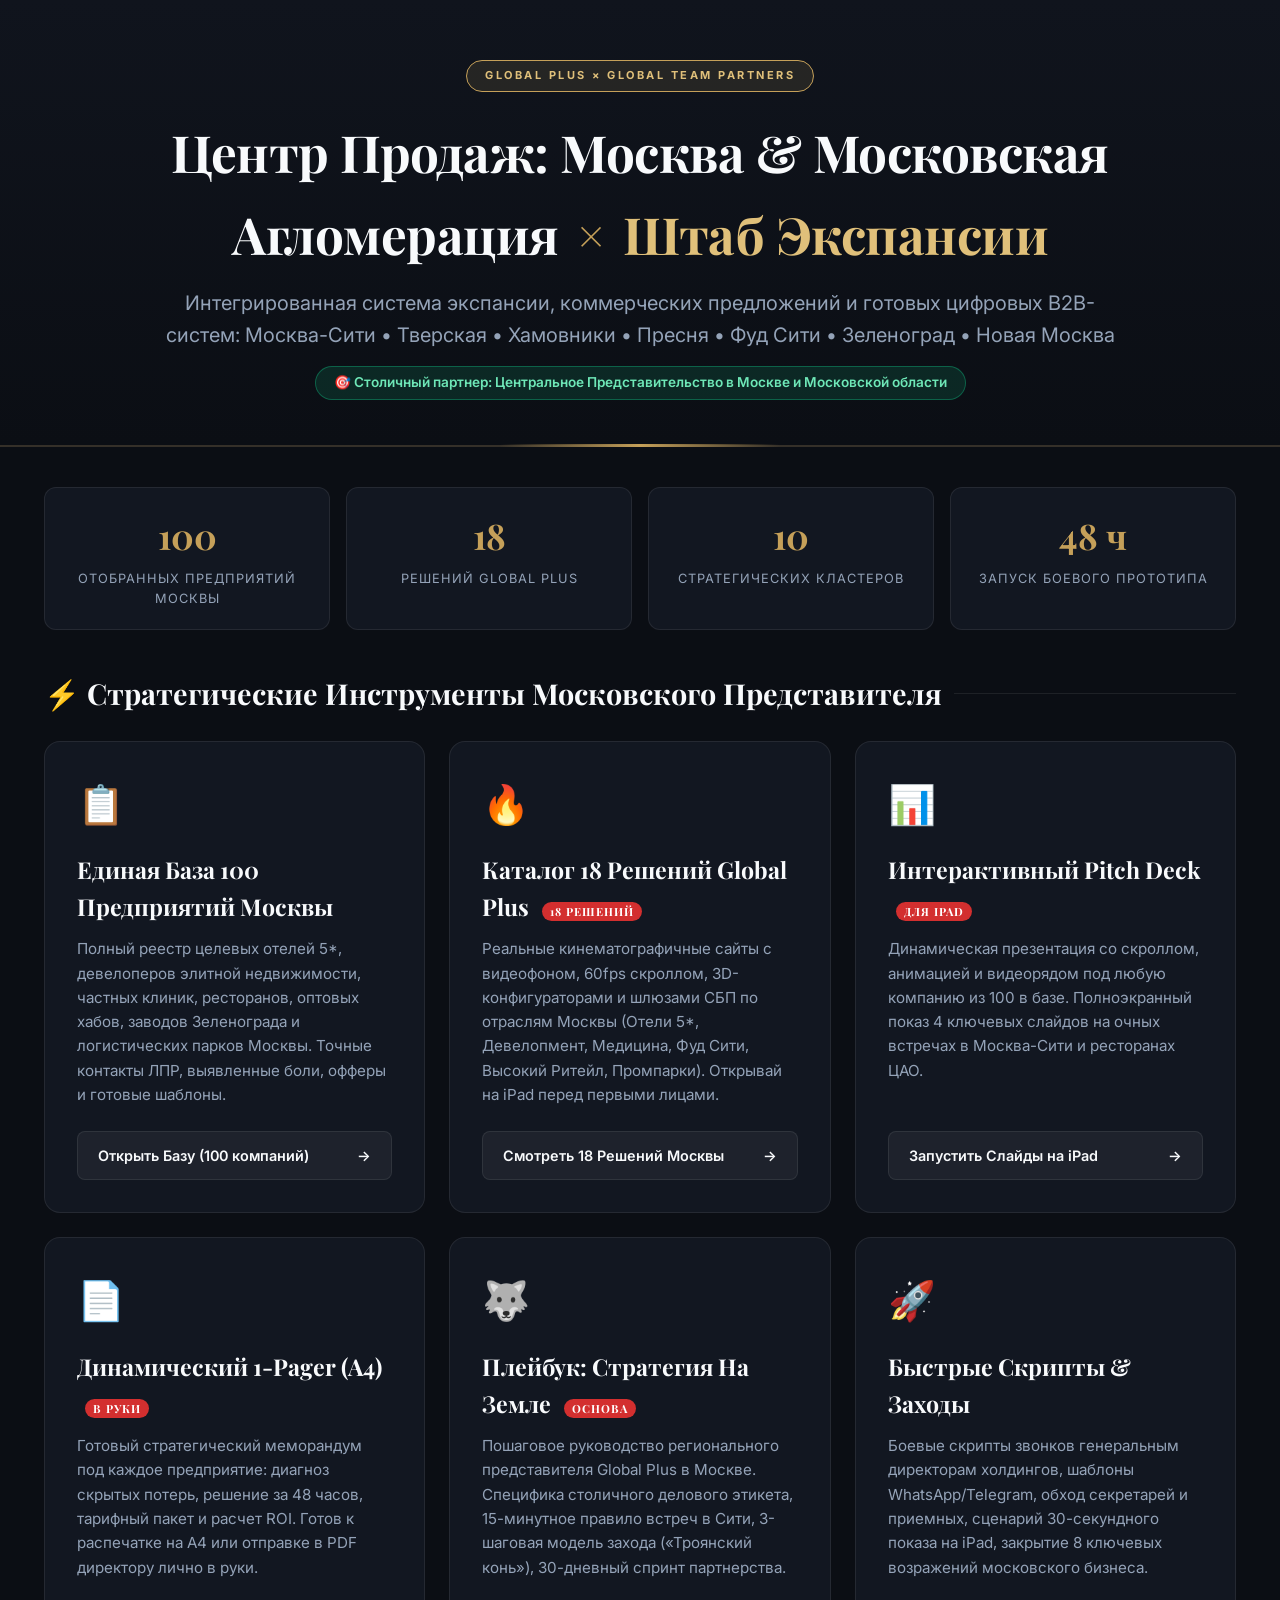
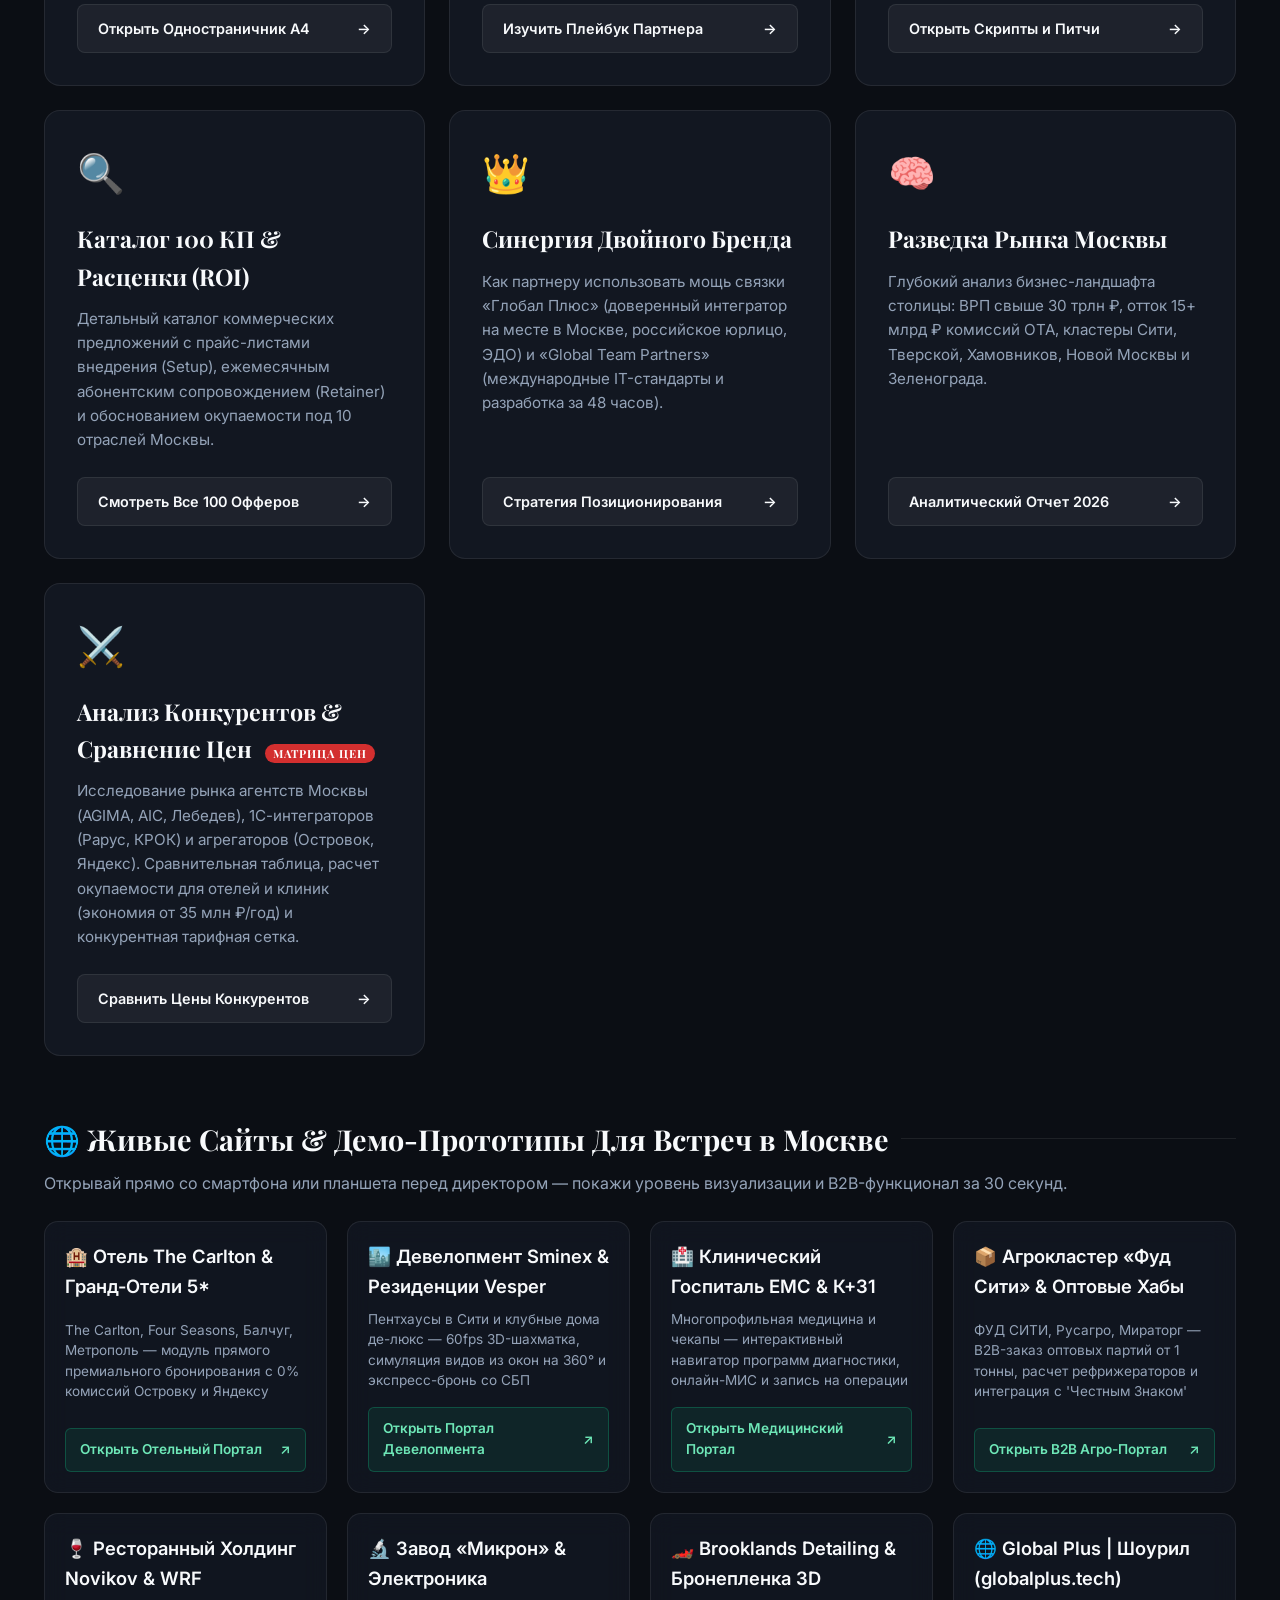
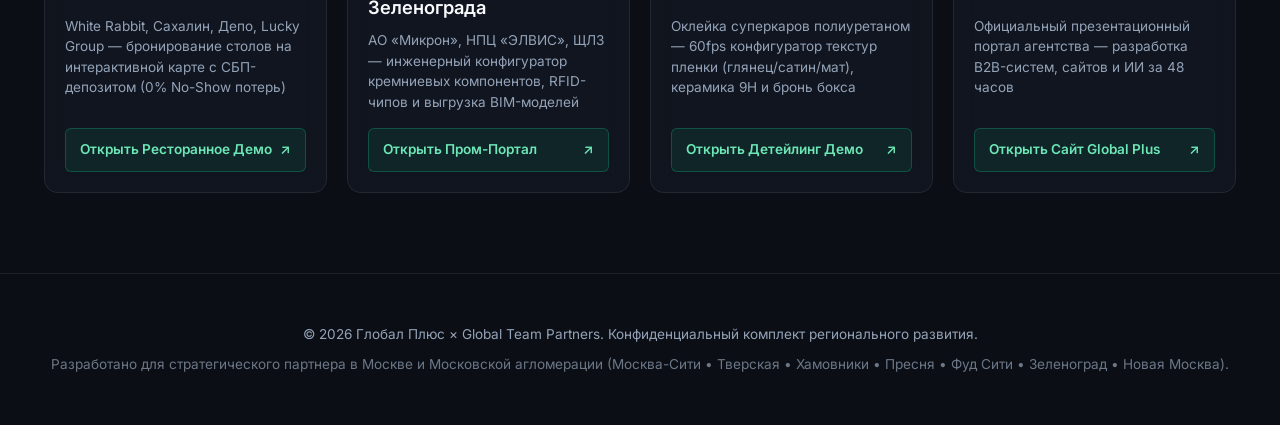
==== index.html @ 6b1bb534 "feat: Moscow Sales & Expansion Hub (100 enterprises, competitive analysis, playbooks, iPad deck, 1-p" ====
<!DOCTYPE html>
<html lang="ru">
<head>
    <meta charset="UTF-8">
    <meta name="viewport" content="width=device-width, initial-scale=1.0">
    <title>Глобал Плюс × Global Team Partners | Центр Продаж: Москва & Московская Агломерация</title>
    <link href="https://fonts.googleapis.com/css2?family=Playfair+Display:ital,wght@0,600;0,700;1,400&family=Inter:wght@300;400;500;600;700&display=swap" rel="stylesheet">
    <style>
        :root {
            --bg-base: #0B0E14;
            --bg-surface: #121721;
            --bg-card: #18202E;
            --gold: #C5A059;
            --gold-light: #E0C07A;
            --red: #D32F2F;
            --green: #10B981;
            --blue: #2563EB;
            --purple: #8B5CF6;
            --white: #F8FAFC;
            --text-dim: #94A3B8;
            --border: rgba(197, 160, 89, 0.2);
            --border-card: rgba(255, 255, 255, 0.08);
        }
        * { margin: 0; padding: 0; box-sizing: border-box; }
        body {
            background-color: var(--bg-base);
            color: var(--white);
            font-family: 'Inter', -apple-system, sans-serif;
            line-height: 1.6;
            overflow-x: hidden;
        }
        header {
            background: linear-gradient(180deg, #10141D 0%, #0B0E14 100%);
            border-bottom: 2px solid var(--border);
            padding: 60px 20px 45px;
            text-align: center;
            position: relative;
        }
        header::after {
            content: '';
            position: absolute;
            bottom: -2px;
            left: 50%;
            transform: translateX(-50%);
            width: 280px;
            height: 3px;
            background: linear-gradient(90deg, transparent, var(--gold), transparent);
        }
        .brand-pill {
            display: inline-flex;
            align-items: center;
            gap: 8px;
            background: rgba(197, 160, 89, 0.12);
            border: 1px solid var(--gold);
            color: var(--gold-light);
            padding: 6px 18px;
            border-radius: 30px;
            font-size: 11px;
            letter-spacing: 2.5px;
            text-transform: uppercase;
            font-weight: 700;
            margin-bottom: 20px;
        }
        h1 {
            font-family: 'Playfair Display', serif;
            font-size: clamp(2rem, 4vw, 3.2rem);
            font-weight: 700;
            color: var(--white);
            margin-bottom: 12px;
            letter-spacing: -0.5px;
        }
        h1 span.cross {
            color: var(--gold);
            font-weight: 400;
            padding: 0 8px;
        }
        h1 span.highlight {
            color: var(--gold-light);
        }
        .subtitle {
            font-size: clamp(1rem, 1.8vw, 1.25rem);
            color: var(--text-dim);
            max-width: 960px;
            margin: 0 auto 15px;
        }
        .partner-badge {
            display: inline-block;
            background: rgba(16, 185, 129, 0.15);
            border: 1px solid rgba(16, 185, 129, 0.4);
            color: #6EE7B7;
            font-size: 0.85rem;
            padding: 5px 18px;
            border-radius: 20px;
            font-weight: 600;
        }
        .container {
            max-width: 1240px;
            margin: 40px auto 80px;
            padding: 0 24px;
        }
        .stats-bar {
            display: grid;
            grid-template-columns: repeat(auto-fit, minmax(220px, 1fr));
            gap: 16px;
            margin-bottom: 40px;
        }
        .stat-card {
            background: var(--bg-surface);
            border: 1px solid var(--border-card);
            border-radius: 12px;
            padding: 20px 24px;
            text-align: center;
        }
        .stat-num {
            font-family: 'Playfair Display', serif;
            font-size: 2.2rem;
            font-weight: 700;
            color: var(--gold);
        }
        .stat-label {
            font-size: 0.8rem;
            color: var(--text-dim);
            text-transform: uppercase;
            letter-spacing: 1px;
            margin-top: 4px;
        }
        .section-heading {
            font-family: 'Playfair Display', serif;
            font-size: 1.8rem;
            margin-bottom: 24px;
            color: var(--white);
            display: flex;
            align-items: center;
            gap: 12px;
        }
        .section-heading::after {
            content: '';
            flex: 1;
            height: 1px;
            background: var(--border-card);
        }
        .grid-core {
            display: grid;
            grid-template-columns: repeat(auto-fit, minmax(340px, 1fr));
            gap: 24px;
            margin-bottom: 60px;
        }
        .hub-card {
            background: var(--bg-surface);
            border: 1px solid var(--border-card);
            border-radius: 16px;
            padding: 32px;
            display: flex;
            flex-direction: column;
            justify-content: space-between;
            transition: all 0.3s cubic-bezier(0.16, 1, 0.3, 1);
            position: relative;
            overflow: hidden;
        }
        .hub-card::before {
            content: '';
            position: absolute;
            top: 0;
            left: 0;
            width: 100%;
            height: 4px;
            background: var(--card-accent, var(--gold));
            opacity: 0;
            transition: opacity 0.3s;
        }
        .hub-card:hover {
            transform: translateY(-6px);
            border-color: rgba(197, 160, 89, 0.5);
            box-shadow: 0 16px 36px rgba(0, 0, 0, 0.4);
        }
        .hub-card:hover::before {
            opacity: 1;
        }
        .hub-card.lead-database { --card-accent: var(--gold); }
        .hub-card.strategy { --card-accent: var(--red); }
        .hub-card.templates { --card-accent: #EAB308; }
        .hub-card.scripts { --card-accent: var(--green); }
        .hub-card.pitches { --card-accent: var(--purple); }
        .hub-card.brand { --card-accent: linear-gradient(90deg, var(--gold), #2563EB); }
        .hub-card.intel { --card-accent: var(--blue); }
        .hub-card.comp { --card-accent: #EF4444; }
        
        .card-icon {
            font-size: 2.4rem;
            margin-bottom: 16px;
            display: inline-block;
        }
        .card-title {
            font-family: 'Playfair Display', serif;
            font-size: 1.45rem;
            color: var(--white);
            margin-bottom: 12px;
        }
        .card-desc {
            color: var(--text-dim);
            font-size: 0.95rem;
            line-height: 1.6;
            margin-bottom: 24px;
            flex-grow: 1;
        }
        .btn-card {
            display: inline-flex;
            align-items: center;
            justify-content: space-between;
            background: rgba(255, 255, 255, 0.05);
            border: 1px solid var(--border-card);
            color: var(--white);
            padding: 12px 20px;
            border-radius: 8px;
            text-decoration: none;
            font-weight: 600;
            font-size: 0.9rem;
            transition: all 0.2s;
        }
        .btn-card:hover {
            background: var(--gold);
            border-color: var(--gold);
            color: #000;
        }
        .badge-hot {
            background: var(--red);
            color: #fff;
            padding: 2px 8px;
            border-radius: 12px;
            font-size: 0.7rem;
            font-weight: 700;
            margin-left: 8px;
            letter-spacing: 1px;
        }

        /* ДЕМО СЕКЦИЯ */
        .demo-grid {
            display: grid;
            grid-template-columns: repeat(auto-fit, minmax(280px, 1fr));
            gap: 20px;
            margin-bottom: 60px;
        }
        .demo-card {
            background: rgba(18, 23, 33, 0.85);
            backdrop-filter: blur(12px);
            border: 1px solid var(--border-card);
            border-radius: 14px;
            overflow: hidden;
            display: flex;
            flex-direction: column;
            transition: all 0.3s cubic-bezier(0.16, 1, 0.3, 1);
        }
        .demo-card:hover {
            border-color: var(--gold);
            transform: translateY(-4px);
            box-shadow: 0 12px 30px rgba(0,0,0,0.5);
        }
        .demo-content {
            padding: 20px;
            display: flex;
            flex-direction: column;
            flex-grow: 1;
            justify-content: space-between;
        }
        .demo-title {
            font-size: 1.15rem;
            font-weight: 600;
            color: var(--white);
            margin-bottom: 8px;
        }
        .demo-subtitle {
            font-size: 0.85rem;
            color: var(--text-dim);
            margin-bottom: 16px;
            line-height: 1.5;
        }
        .demo-link {
            display: flex;
            align-items: center;
            justify-content: space-between;
            padding: 10px 14px;
            background: rgba(16, 185, 129, 0.1);
            border: 1px solid rgba(16, 185, 129, 0.3);
            border-radius: 6px;
            color: #6EE7B7;
            text-decoration: none;
            font-size: 0.85rem;
            font-weight: 600;
            transition: all 0.2s;
        }
        .demo-link:hover {
            background: var(--green);
            color: #000;
        }

        footer {
            text-align: center;
            padding: 50px 20px;
            border-top: 1px solid var(--border-card);
            color: var(--text-dim);
            font-size: 0.85rem;
        }
    </style>
</head>
<body>

<header>
    <div class="brand-pill">GLOBAL PLUS &times; GLOBAL TEAM PARTNERS</div>
    <h1>Центр Продаж: Москва & Московская Агломерация <span class="cross">&times;</span> <span class="highlight">Штаб Экспансии</span></h1>
    <p class="subtitle">Интегрированная система экспансии, коммерческих предложений и готовых цифровых B2B-систем: Москва-Сити &bull; Тверская &bull; Хамовники &bull; Пресня &bull; Фуд Сити &bull; Зеленоград &bull; Новая Москва</p>
    <div class="partner-badge">🎯 Столичный партнер: Центральное Представительство в Москве и Московской области</div>
</header>

<div class="container">

    <!-- СТАТИСТИЧЕСКАЯ ПАНЕЛЬ -->
    <div class="stats-bar">
        <div class="stat-card">
            <div class="stat-num">100</div>
            <div class="stat-label">Отобранных предприятий Москвы</div>
        </div>
        <div class="stat-card">
            <div class="stat-num">18</div>
            <div class="stat-label">Решений Global Plus</div>
        </div>
        <div class="stat-card">
            <div class="stat-num">10</div>
            <div class="stat-label">Стратегических кластеров</div>
        </div>
        <div class="stat-card">
            <div class="stat-num">48 ч</div>
            <div class="stat-label">Запуск боевого прототипа</div>
        </div>
    </div>

    <!-- КЛЮЧЕВЫЕ МОДУЛИ ШТАБА -->
    <h2 class="section-heading">⚡ Стратегические Инструменты Московского Представителя</h2>

    <div class="grid-core">

        <!-- КАРТОЧКА 1: БАЗА ЛИДОВ -->
        <div class="hub-card lead-database">
            <div>
                <span class="card-icon">📋</span>
                <h3 class="card-title">Единая База 100 Предприятий Москвы</h3>
                <p class="card-desc">Полный реестр целевых отелей 5*, девелоперов элитной недвижимости, частных клиник, ресторанов, оптовых хабов, заводов Зеленограда и логистических парков Москвы. Точные контакты ЛПР, выявленные боли, офферы и готовые шаблоны.</p>
            </div>
            <a href="Leads_List.html" class="btn-card">
                <span>Открыть Базу (100 компаний)</span>
                <span>&rarr;</span>
            </a>
        </div>

        <!-- КАРТОЧКА 2: ШАБЛОНЫ САЙТОВ GLOBAL PLUS -->
        <div class="hub-card templates">
            <div>
                <span class="card-icon">🔥</span>
                <h3 class="card-title">Каталог 18 Решений Global Plus <span class="badge-hot">18 РЕШЕНИЙ</span></h3>
                <p class="card-desc">Реальные кинематографичные сайты с видеофоном, 60fps скроллом, 3D-конфигураторами и шлюзами СБП по отраслям Москвы (Отели 5*, Девелопмент, Медицина, Фуд Сити, Высокий Ритейл, Промпарки). Открывай на iPad перед первыми лицами.</p>
            </div>
            <a href="Templates_Catalog.html" class="btn-card">
                <span>Смотреть 18 Решений Москвы</span>
                <span>&rarr;</span>
            </a>
        </div>

        <!-- КАРТОЧКА 3: ИНТЕРАКТИВНЫЙ PITCH DECK -->
        <div class="hub-card deck-card" style="--card-accent: #C5A059;">
            <div>
                <span class="card-icon">📊</span>
                <h3 class="card-title">Интерактивный Pitch Deck <span class="badge-hot">ДЛЯ IPAD</span></h3>
                <p class="card-desc">Динамическая презентация со скроллом, анимацией и видеорядом под любую компанию из 100 в базе. Полноэкранный показ 4 ключевых слайдов на очных встречах в Москва-Сити и ресторанах ЦАО.</p>
            </div>
            <a href="Dynamic_Pitch_Deck.html?id=carlton-moscow" class="btn-card">
                <span>Запустить Слайды на iPad</span>
                <span>&rarr;</span>
            </a>
        </div>

        <!-- КАРТОЧКА 4: ДИНАМИЧЕСКИЙ 1-PAGER (А4 В РУКИ) -->
        <div class="hub-card pager-card" style="--card-accent: #10B981;">
            <div>
                <span class="card-icon">📄</span>
                <h3 class="card-title">Динамический 1-Pager (А4) <span class="badge-hot">В РУКИ</span></h3>
                <p class="card-desc">Готовый стратегический меморандум под каждое предприятие: диагноз скрытых потерь, решение за 48 часов, тарифный пакет и расчет ROI. Готов к распечатке на А4 или отправке в PDF директору лично в руки.</p>
            </div>
            <a href="Dynamic_One_Pager.html?id=carlton-moscow" class="btn-card">
                <span>Открыть Одностраничник А4</span>
                <span>&rarr;</span>
            </a>
        </div>

        <!-- КАРТОЧКА 5: ПЛЕЙБУК ПАРТНЕРА -->
        <div class="hub-card strategy">
            <div>
                <span class="card-icon">🐺</span>
                <h3 class="card-title">Плейбук: Стратегия На Земле <span class="badge-hot">ОСНОВА</span></h3>
                <p class="card-desc">Пошаговое руководство регионального представителя Global Plus в Москве. Специфика столичного делового этикета, 15-минутное правило встреч в Сити, 3-шаговая модель захода («Троянский конь»), 30-дневный спринт партнерства.</p>
            </div>
            <a href="Solo_Executive_Strategy.html" class="btn-card">
                <span>Изучить Плейбук Партнера</span>
                <span>&rarr;</span>
            </a>
        </div>

        <!-- КАРТОЧКА 6: БЫСТРЫЕ СКРИПТЫ -->
        <div class="hub-card scripts">
            <div>
                <span class="card-icon">🚀</span>
                <h3 class="card-title">Быстрые Скрипты &amp; Заходы</h3>
                <p class="card-desc">Боевые скрипты звонков генеральным директорам холдингов, шаблоны WhatsApp/Telegram, обход секретарей и приемных, сценарий 30-секундного показа на iPad, закрытие 8 ключевых возражений московского бизнеса.</p>
            </div>
            <a href="Fast_Collab_Pitches.html" class="btn-card">
                <span>Открыть Скрипты и Питчи</span>
                <span>&rarr;</span>
            </a>
        </div>

        <!-- КАРТОЧКА 7: 100 ПИТЧЕЙ И ЦЕНЫ -->
        <div class="hub-card pitches">
            <div>
                <span class="card-icon">🔍</span>
                <h3 class="card-title">Каталог 100 КП &amp; Расценки (ROI)</h3>
                <p class="card-desc">Детальный каталог коммерческих предложений с прайс-листами внедрения (Setup), ежемесячным абонентским сопровождением (Retainer) и обоснованием окупаемости под 10 отраслей Москвы.</p>
            </div>
            <a href="Comprehensive_Pitches.html" class="btn-card">
                <span>Смотреть Все 100 Офферов</span>
                <span>&rarr;</span>
            </a>
        </div>

        <!-- КАРТОЧКА 8: СТРАТЕГИЯ БРЕНДОВ -->
        <div class="hub-card brand">
            <div>
                <span class="card-icon">👑</span>
                <h3 class="card-title">Синергия Двойного Бренда</h3>
                <p class="card-desc">Как партнеру использовать мощь связки «Глобал Плюс» (доверенный интегратор на месте в Москве, российское юрлицо, ЭДО) и «Global Team Partners» (международные IT-стандарты и разработка за 48 часов).</p>
            </div>
            <a href="Exclusive_Strategy.html" class="btn-card">
                <span>Стратегия Позиционирования</span>
                <span>&rarr;</span>
            </a>
        </div>

        <!-- КАРТОЧКА 9: АНАЛИЗ РЫНКА -->
        <div class="hub-card intel">
            <div>
                <span class="card-icon">🧠</span>
                <h3 class="card-title">Разведка Рынка Москвы</h3>
                <p class="card-desc">Глубокий анализ бизнес-ландшафта столицы: ВРП свыше 30 трлн ₽, отток 15+ млрд ₽ комиссий OTA, кластеры Сити, Тверской, Хамовников, Новой Москвы и Зеленограда.</p>
            </div>
            <a href="Market_Intelligence.html" class="btn-card">
                <span>Аналитический Отчет 2026</span>
                <span>&rarr;</span>
            </a>
        </div>

        <!-- КАРТОЧКА 10: АНАЛИЗ КОНКУРЕНТОВ & ЦЕНОВАЯ МАТРИЦА -->
        <div class="hub-card comp">
            <div>
                <span class="card-icon">⚔️</span>
                <h3 class="card-title">Анализ Конкурентов &amp; Сравнение Цен <span class="badge-hot">МАТРИЦА ЦЕН</span></h3>
                <p class="card-desc">Исследование рынка агентств Москвы (AGIMA, AIC, Лебедев), 1С-интеграторов (Рарус, КРОК) и агрегаторов (Островок, Яндекс). Сравнительная таблица, расчет окупаемости для отелей и клиник (экономия от 35 млн ₽/год) и конкурентная тарифная сетка.</p>
            </div>
            <a href="Competitors_Analysis.html" class="btn-card">
                <span>Сравнить Цены Конкурентов</span>
                <span>&rarr;</span>
            </a>
        </div>

    </div>

    <!-- ГОТОВЫЕ ИНТЕРАКТИВНЫЕ ДЕМО-ОБРАЗЦЫ & ШАБЛОНЫ САЙТОВ ДЛЯ МОСКВЫ -->
    <h2 class="section-heading">🌐 Живые Сайты &amp; Демо-Прототипы Для Встреч в Москве</h2>
    <p style="color: var(--text-dim); margin-top: -15px; margin-bottom: 25px;">Открывай прямо со смартфона или планшета перед директором — покажи уровень визуализации и B2B-функционал за 30 секунд.</p>

    <div class="demo-grid">

        <div class="demo-card">
            <div class="demo-content">
                <div class="demo-title">🏨 Отель The Carlton &amp; Гранд-Отели 5*</div>
                <div class="demo-subtitle">The Carlton, Four Seasons, Балчуг, Метрополь — модуль прямого премиального бронирования с 0% комиссий Островку и Яндексу</div>
                <a href="https://globalteamgroup.github.io/horeca-grand-sample/" class="demo-link" target="_blank">
                    <span>Открыть Отельный Портал</span>
                    <span>&nearr;</span>
                </a>
            </div>
        </div>

        <div class="demo-card">
            <div class="demo-content">
                <div class="demo-title">🏙️ Девелопмент Sminex &amp; Резиденции Vesper</div>
                <div class="demo-subtitle">Пентхаусы в Сити и клубные дома де-люкс — 60fps 3D-шахматка, симуляция видов из окон на 360° и экспресс-бронь со СБП</div>
                <a href="https://globalteamgroup.github.io/luxury-estate-sample/" class="demo-link" target="_blank">
                    <span>Открыть Портал Девелопмента</span>
                    <span>&nearr;</span>
                </a>
            </div>
        </div>

        <div class="demo-card">
            <div class="demo-content">
                <div class="demo-title">🏥 Клинический Госпиталь ЕМС &amp; К+31</div>
                <div class="demo-subtitle">Многопрофильная медицина и чекапы — интерактивный навигатор программ диагностики, онлайн-МИС и запись на операции</div>
                <a href="https://globalteamgroup.github.io/europa-clinic/" class="demo-link" target="_blank">
                    <span>Открыть Медицинский Портал</span>
                    <span>&nearr;</span>
                </a>
            </div>
        </div>

        <div class="demo-card">
            <div class="demo-content">
                <div class="demo-title">📦 Агрокластер «Фуд Сити» &amp; Оптовые Хабы</div>
                <div class="demo-subtitle">ФУД СИТИ, Русагро, Мираторг — B2B-заказ оптовых партий от 1 тонны, расчет рефрижераторов и интеграция с 'Честным Знаком'</div>
                <a href="https://globalteampartners.github.io/kmv-sales-hub/demos/wood-industry-demo/index.html" class="demo-link" target="_blank">
                    <span>Открыть B2B Агро-Портал</span>
                    <span>&nearr;</span>
                </a>
            </div>
        </div>

        <div class="demo-card">
            <div class="demo-content">
                <div class="demo-title">🍷 Ресторанный Холдинг Novikov &amp; WRF</div>
                <div class="demo-subtitle">White Rabbit, Сахалин, Депо, Lucky Group — бронирование столов на интерактивной карте с СБП-депозитом (0% No-Show потерь)</div>
                <a href="https://globalteampartners.github.io/kmv-sales-hub/demos/horeca-demo/index.html" class="demo-link" target="_blank">
                    <span>Открыть Ресторанное Демо</span>
                    <span>&nearr;</span>
                </a>
            </div>
        </div>

        <div class="demo-card">
            <div class="demo-content">
                <div class="demo-title">🔬 Завод «Микрон» &amp; Электроника Зеленограда</div>
                <div class="demo-subtitle">АО «Микрон», НПЦ «ЭЛВИС», ЩЛЗ — инженерный конфигуратор кремниевых компонентов, RFID-чипов и выгрузка BIM-моделей</div>
                <a href="https://globalteampartners.github.io/kmv-sales-hub/demos/wood-industry-demo/index.html" class="demo-link" target="_blank">
                    <span>Открыть Пром-Портал</span>
                    <span>&nearr;</span>
                </a>
            </div>
        </div>

        <div class="demo-card">
            <div class="demo-content">
                <div class="demo-title">🏎️ Brooklands Detailing &amp; Бронепленка 3D</div>
                <div class="demo-subtitle">Оклейка суперкаров полиуретаном — 60fps конфигуратор текстур пленки (глянец/сатин/мат), керамика 9H и бронь бокса</div>
                <a href="https://globalteamgroup.github.io/elite-detailing/" class="demo-link" target="_blank">
                    <span>Открыть Детейлинг Демо</span>
                    <span>&nearr;</span>
                </a>
            </div>
        </div>

        <div class="demo-card">
            <div class="demo-content">
                <div class="demo-title">🌐 Global Plus | Шоурил (globalplus.tech)</div>
                <div class="demo-subtitle">Официальный презентационный портал агентства — разработка B2B-систем, сайтов и ИИ за 48 часов</div>
                <a href="https://globalteamgroup.github.io/global-plus/" class="demo-link" target="_blank">
                    <span>Открыть Сайт Global Plus</span>
                    <span>&nearr;</span>
                </a>
            </div>
        </div>

    </div>

</div>

<footer>
    <p>&copy; 2026 Глобал Плюс &times; Global Team Partners. Конфиденциальный комплект регионального развития.</p>
    <p style="margin-top: 8px; opacity: 0.7;">Разработано для стратегического партнера в Москве и Московской агломерации (Москва-Сити &bull; Тверская &bull; Хамовники &bull; Пресня &bull; Фуд Сити &bull; Зеленоград &bull; Новая Москва).</p>
</footer>

</body>
</html>
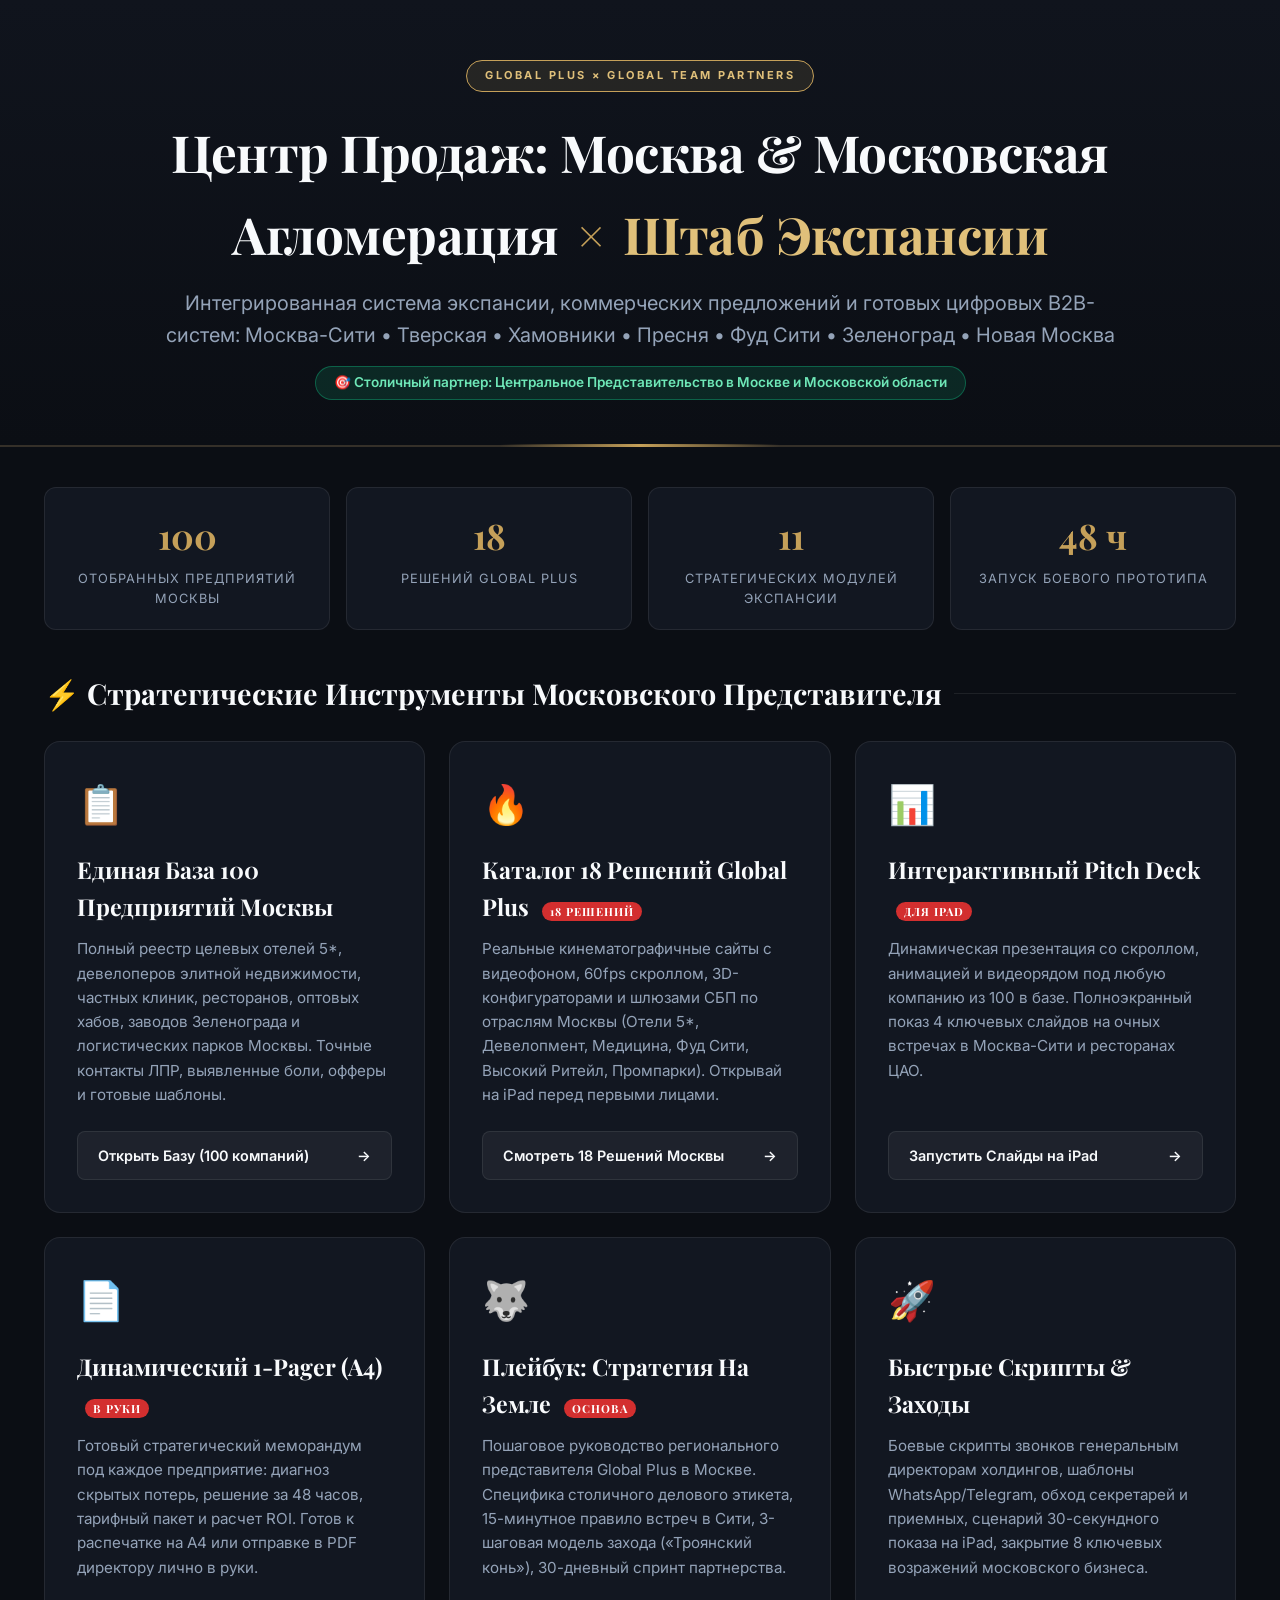
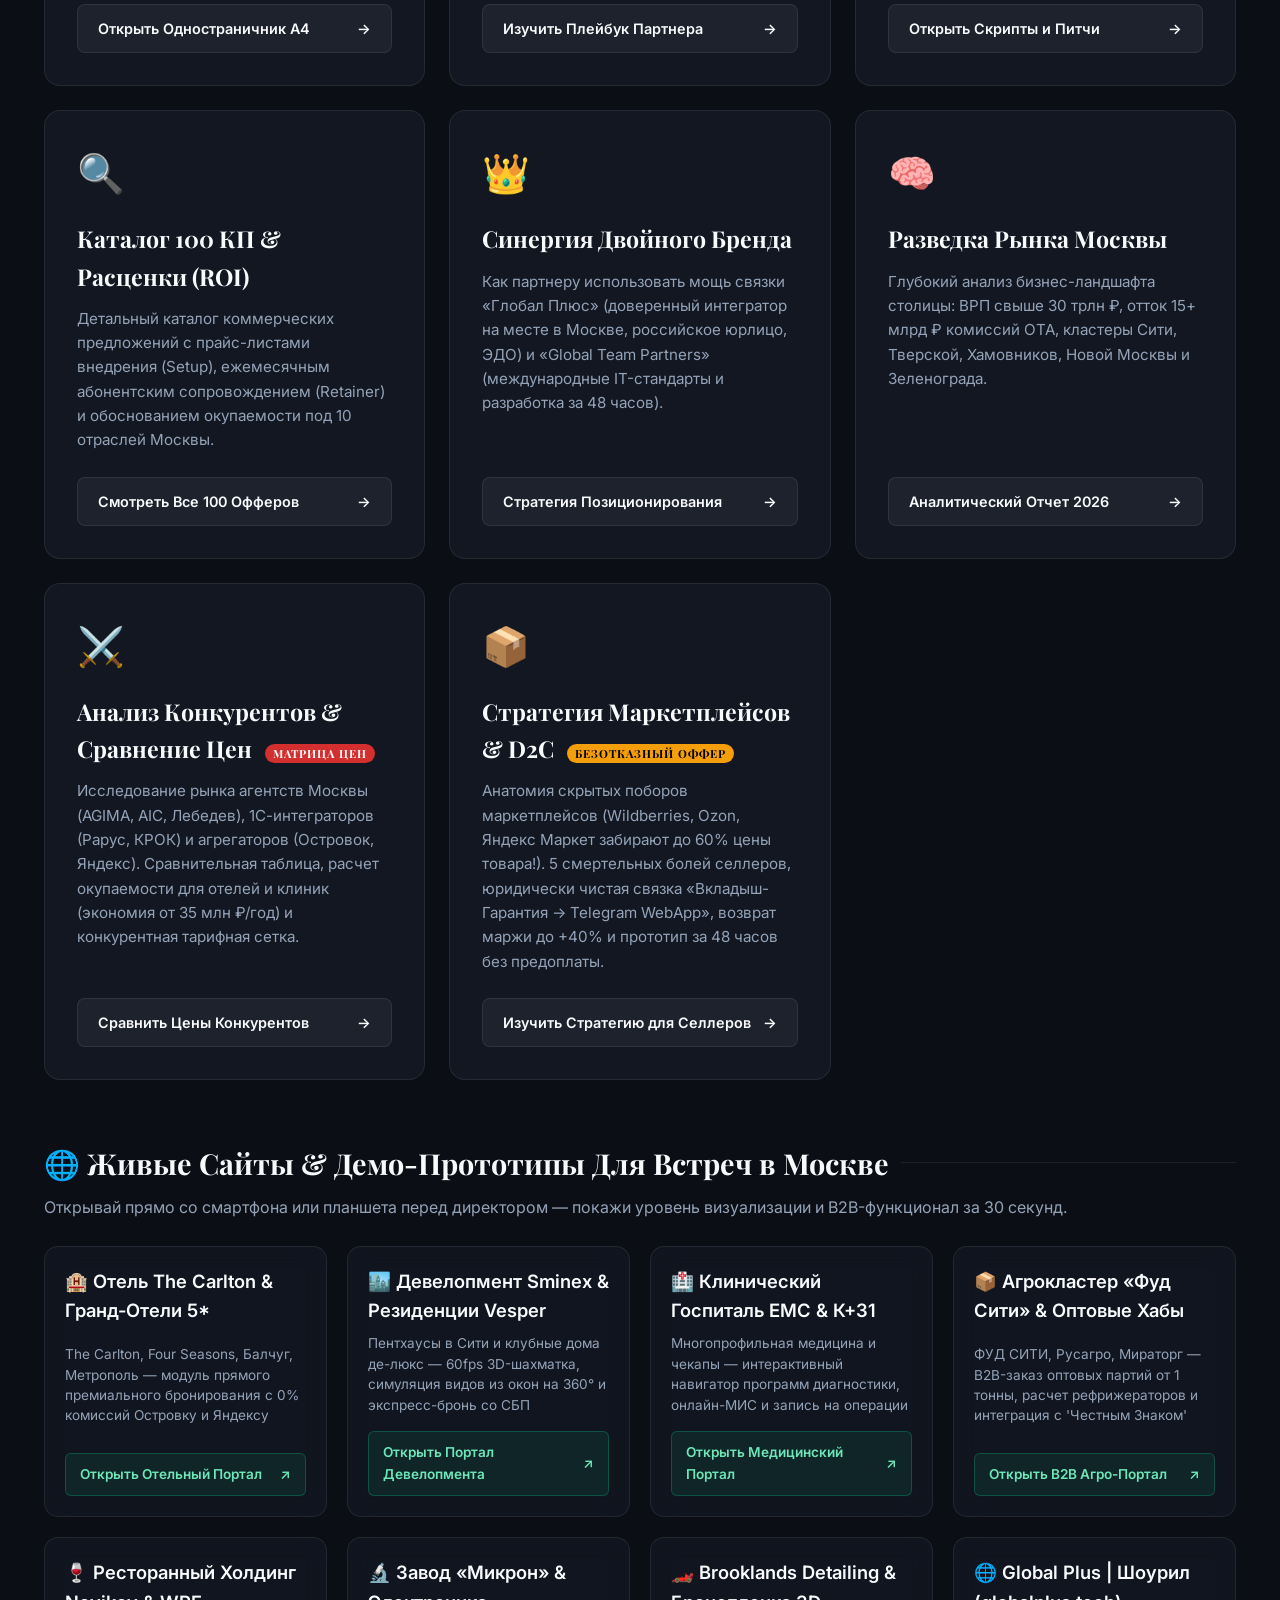
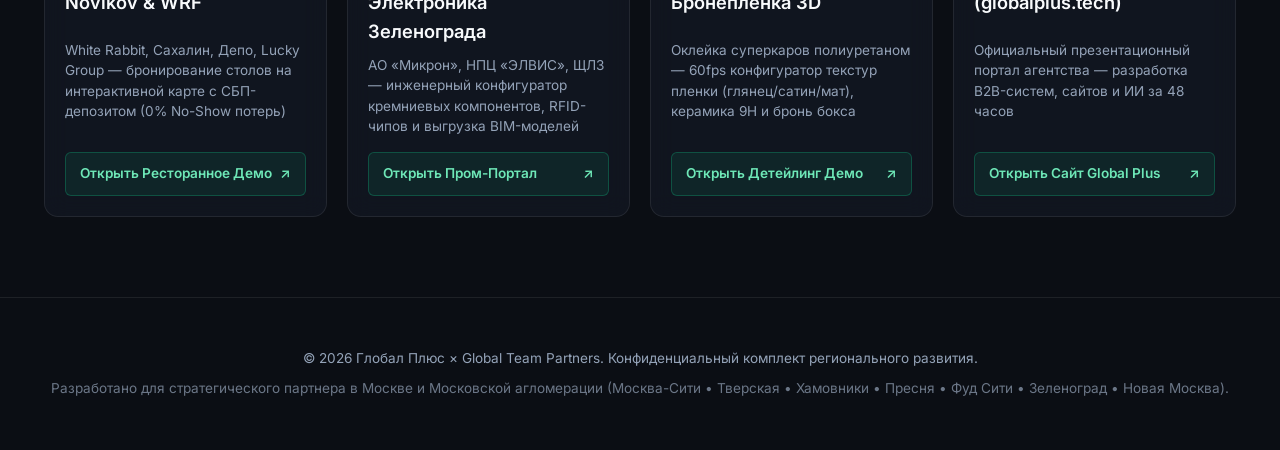
==== commit b9a38d92: "feat: complete marketplace strategy, client pains analysis, D2C anti-commission funnels and partner " ====
--- a/index.html
+++ b/index.html
@@ -324,8 +324,8 @@
             <div class="stat-label">Решений Global Plus</div>
         </div>
         <div class="stat-card">
-            <div class="stat-num">10</div>
-            <div class="stat-label">Стратегических кластеров</div>
+            <div class="stat-num">11</div>
+            <div class="stat-label">Стратегических модулей экспансии</div>
         </div>
         <div class="stat-card">
             <div class="stat-num">48 ч</div>
@@ -464,6 +464,19 @@
             </div>
             <a href="Competitors_Analysis.html" class="btn-card">
                 <span>Сравнить Цены Конкурентов</span>
+                <span>&rarr;</span>
+            </a>
+        </div>
+
+        <!-- КАРТОЧКА 11: СТРАТЕГИЯ МАРКЕТПЛЕЙСОВ & D2C ПЕРЕЛИВ -->
+        <div class="hub-card market" style="--card-accent: #F59E0B;">
+            <div>
+                <span class="card-icon">📦</span>
+                <h3 class="card-title">Стратегия Маркетплейсов &amp; D2C <span class="badge-hot" style="background:#F59E0B; color:#000;">БЕЗОТКАЗНЫЙ ОФФЕР</span></h3>
+                <p class="card-desc">Анатомия скрытых поборов маркетплейсов (Wildberries, Ozon, Яндекс Маркет забирают до 60% цены товара!). 5 смертельных болей селлеров, юридически чистая связка «Вкладыш-Гарантия &rarr; Telegram WebApp», возврат маржи до +40% и прототип за 48 часов без предоплаты.</p>
+            </div>
+            <a href="Marketplaces_Strategy.html" class="btn-card">
+                <span>Изучить Стратегию для Селлеров</span>
                 <span>&rarr;</span>
             </a>
         </div>
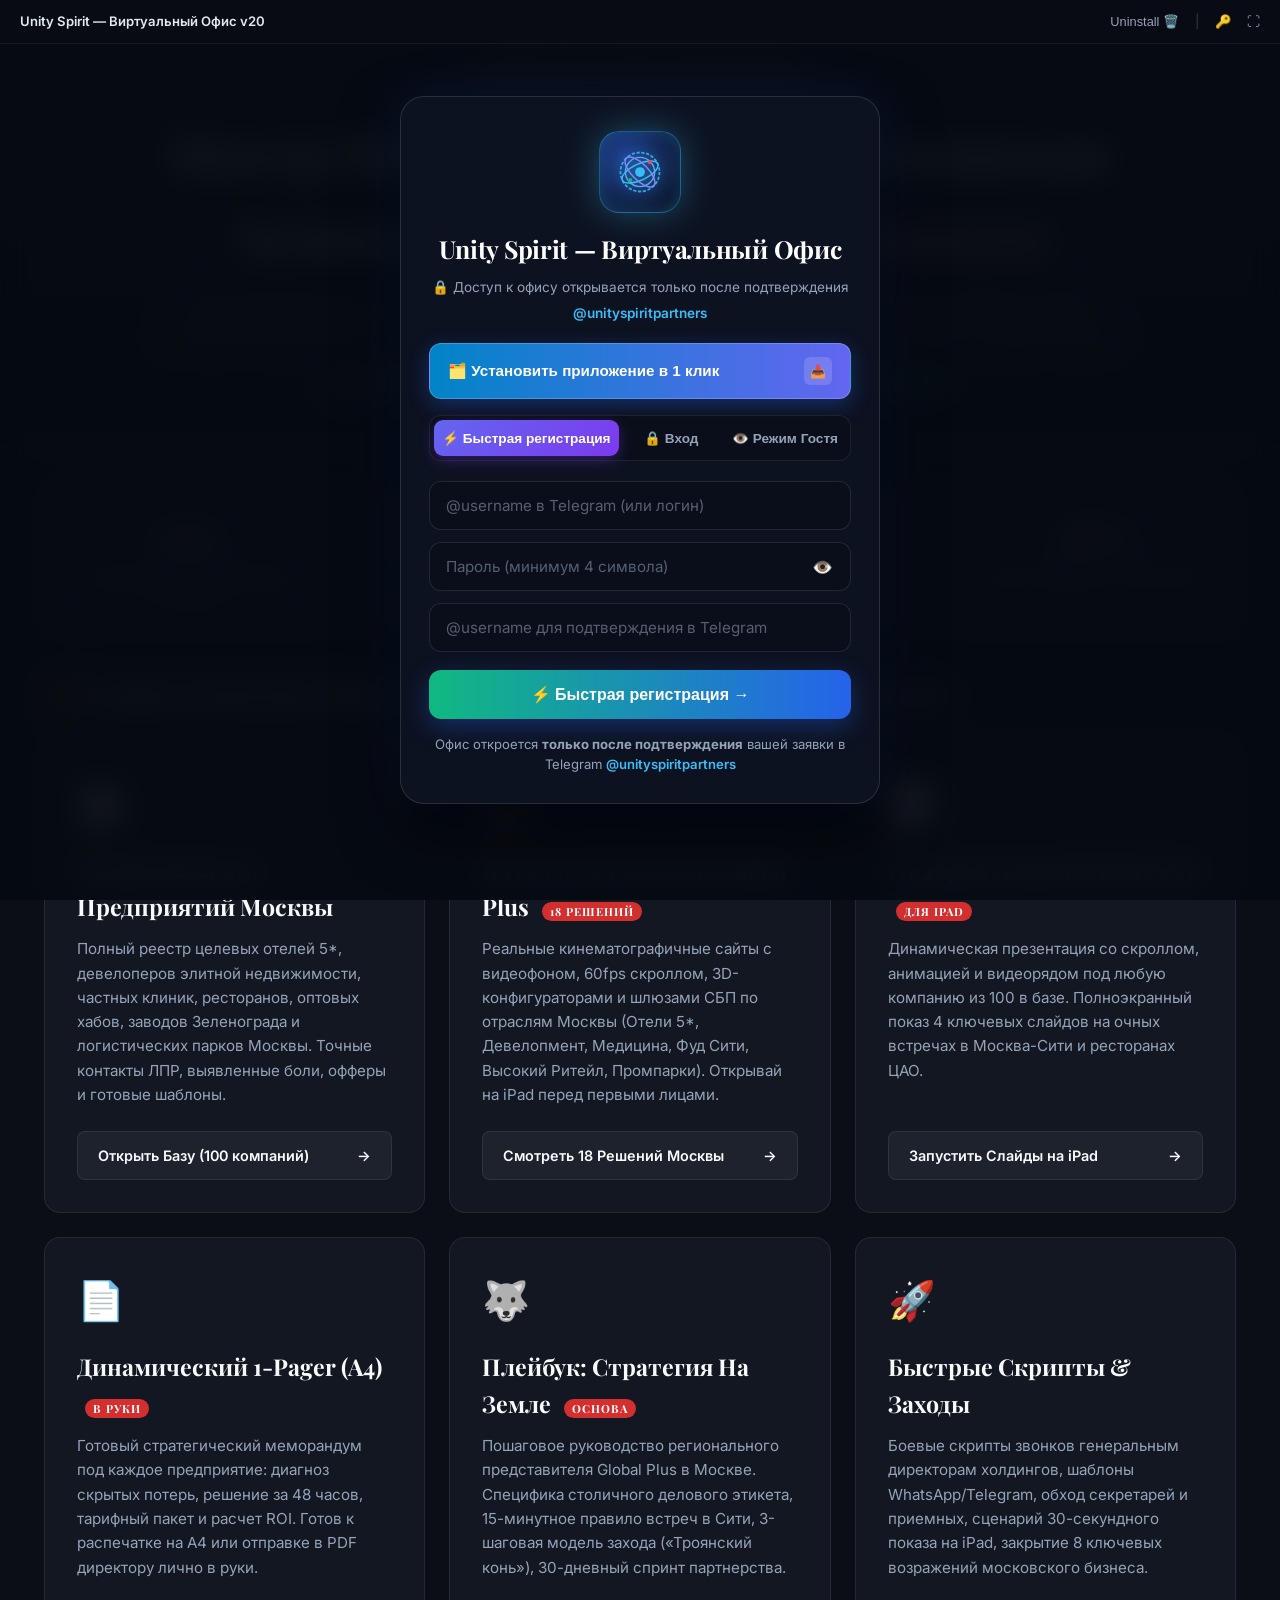
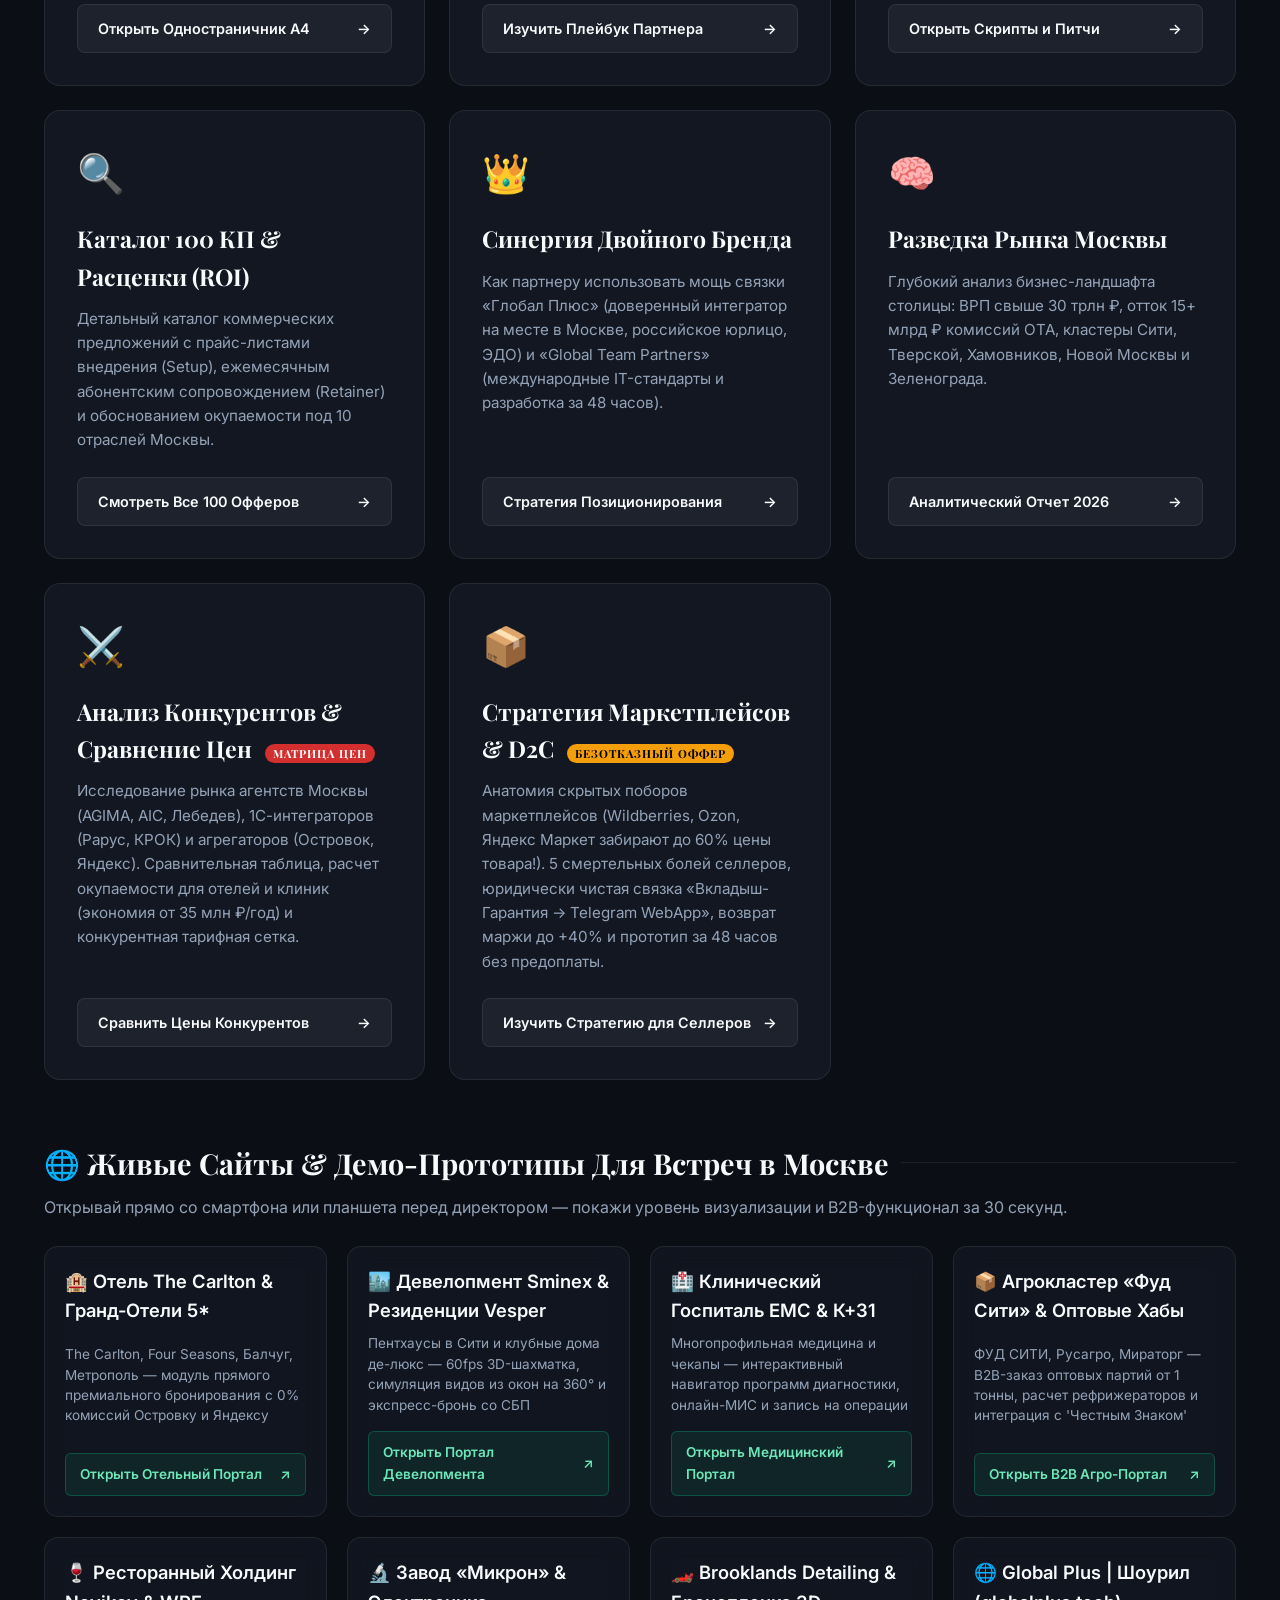
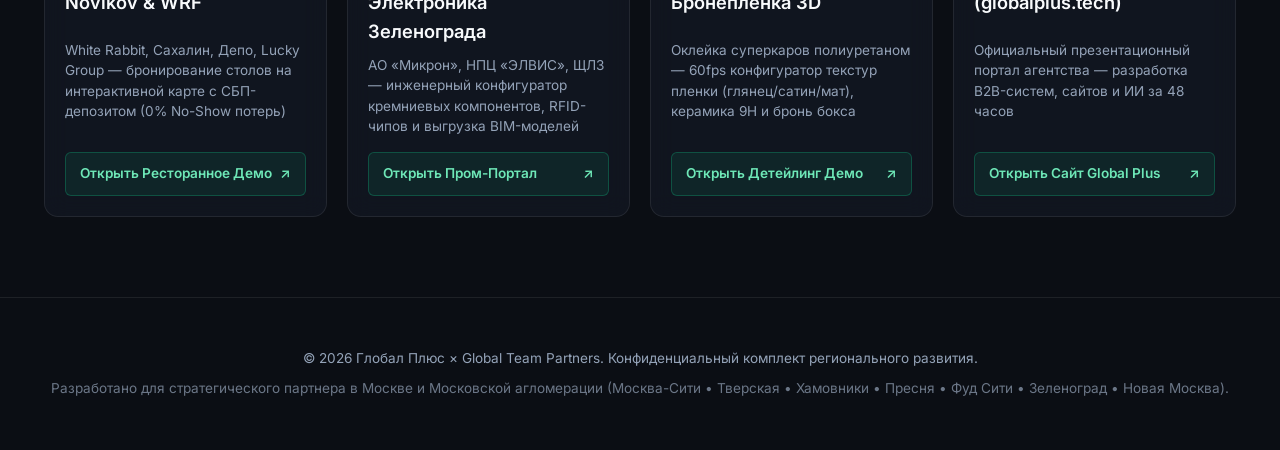
==== commit 5117bbd4: "feat: add Unity Spirit v20 auth system with Registration, Login and Guest Mode (read-only, copy-prot" ====
--- a/index.html
+++ b/index.html
@@ -5,6 +5,7 @@
     <meta name="viewport" content="width=device-width, initial-scale=1.0">
     <title>Глобал Плюс × Global Team Partners | Центр Продаж: Москва & Московская Агломерация</title>
     <link href="https://fonts.googleapis.com/css2?family=Playfair+Display:ital,wght@0,600;0,700;1,400&family=Inter:wght@300;400;500;600;700&display=swap" rel="stylesheet">
+    <link rel="stylesheet" href="hub-auth.css">
     <style>
         :root {
             --bg-base: #0B0E14;
@@ -586,5 +587,6 @@
     <p style="margin-top: 8px; opacity: 0.7;">Разработано для стратегического партнера в Москве и Московской агломерации (Москва-Сити &bull; Тверская &bull; Хамовники &bull; Пресня &bull; Фуд Сити &bull; Зеленоград &bull; Новая Москва).</p>
 </footer>
 
+<script src="hub-auth.js"></script>
 </body>
 </html>
--- a/hub-auth.css
+++ b/hub-auth.css
@@ -0,0 +1,622 @@
+/* ==========================================================================
+   HUB AUTH & ACCESS CONTROL SYSTEM (с Режимом Гостя)
+   Global Plus & Unity Spirit — Виртуальный Офис
+   ========================================================================== */
+
+:root {
+  --auth-bg-overlay: rgba(6, 10, 18, 0.92);
+  --auth-card-bg: rgba(14, 20, 34, 0.94);
+  --auth-card-border: rgba(255, 255, 255, 0.12);
+  --auth-cyan: #38BDF8;
+  --auth-blue: #2563EB;
+  --auth-purple: #7C3AED;
+  --auth-purple-light: #A78BFA;
+  --auth-green: #10B981;
+  --auth-gold: #F59E0B;
+  --auth-red: #EF4444;
+  --auth-text: #F8FAFC;
+  --auth-text-dim: #94A3B8;
+}
+
+/* OVERLAY CONTAINER */
+#hub-auth-overlay {
+  position: fixed;
+  inset: 0;
+  z-index: 999999;
+  background: var(--auth-bg-overlay);
+  backdrop-filter: blur(16px);
+  -webkit-backdrop-filter: blur(16px);
+  display: flex;
+  flex-direction: column;
+  justify-content: center;
+  align-items: center;
+  padding: 20px;
+  overflow-y: auto;
+  opacity: 1;
+  transition: opacity 0.3s cubic-bezier(0.16, 1, 0.3, 1), visibility 0.3s;
+}
+
+#hub-auth-overlay.hidden {
+  opacity: 0;
+  visibility: hidden;
+  pointer-events: none;
+}
+
+/* TOP MINI-BAR (как в скриншоте Unity Spirit v20) */
+.hub-auth-topbar {
+  position: absolute;
+  top: 0;
+  left: 0;
+  right: 0;
+  height: 44px;
+  background: rgba(10, 14, 24, 0.7);
+  border-bottom: 1px solid rgba(255, 255, 255, 0.06);
+  display: flex;
+  align-items: center;
+  justify-content: space-between;
+  padding: 0 20px;
+  font-size: 0.82rem;
+  color: var(--auth-text-dim);
+  z-index: 2;
+}
+
+.hub-auth-topbar-left {
+  display: flex;
+  align-items: center;
+  gap: 10px;
+  font-weight: 600;
+  color: #E2E8F0;
+}
+
+.hub-auth-topbar-right {
+  display: flex;
+  align-items: center;
+  gap: 16px;
+}
+
+.hub-auth-topbar-btn {
+  background: none;
+  border: none;
+  color: var(--auth-text-dim);
+  cursor: pointer;
+  display: flex;
+  align-items: center;
+  gap: 5px;
+  font-size: 0.8rem;
+  transition: color 0.2s;
+}
+
+.hub-auth-topbar-btn:hover {
+  color: #fff;
+}
+
+/* AUTH MODAL CARD */
+.hub-auth-card {
+  position: relative;
+  width: 100%;
+  max-width: 480px;
+  background: var(--auth-card-bg);
+  border: 1px solid var(--auth-card-border);
+  border-radius: 24px;
+  padding: 34px 28px 28px;
+  box-shadow: 0 25px 60px rgba(0, 0, 0, 0.75), 0 0 50px rgba(37, 99, 235, 0.18);
+  margin: auto;
+  text-align: center;
+  animation: authCardIn 0.35s cubic-bezier(0.16, 1, 0.3, 1) forwards;
+}
+
+@keyframes authCardIn {
+  from {
+    transform: translateY(20px) scale(0.97);
+    opacity: 0;
+  }
+  to {
+    transform: translateY(0) scale(1);
+    opacity: 1;
+  }
+}
+
+/* 3D GLOBE / NETWORK ICON CONTAINER */
+.hub-auth-icon-wrap {
+  width: 82px;
+  height: 82px;
+  margin: 0 auto 16px;
+  border-radius: 20px;
+  background: radial-gradient(circle at 30% 30%, #1E3A8A 0%, #0B132B 80%);
+  border: 1px solid rgba(56, 189, 248, 0.4);
+  box-shadow: 0 0 35px rgba(56, 189, 248, 0.35), inset 0 0 20px rgba(56, 189, 248, 0.25);
+  display: flex;
+  align-items: center;
+  justify-content: center;
+  position: relative;
+}
+
+.hub-auth-icon-wrap svg {
+  width: 52px;
+  height: 52px;
+  filter: drop-shadow(0 0 10px rgba(56, 189, 248, 0.7));
+}
+
+/* TITLE & SUBTITLE */
+.hub-auth-title {
+  font-family: 'Playfair Display', -apple-system, sans-serif;
+  font-size: 1.55rem;
+  font-weight: 700;
+  color: #FFFFFF;
+  margin-bottom: 8px;
+  letter-spacing: -0.3px;
+}
+
+.hub-auth-sub {
+  font-size: 0.85rem;
+  color: var(--auth-text-dim);
+  line-height: 1.5;
+  margin-bottom: 20px;
+  display: flex;
+  align-items: center;
+  justify-content: center;
+  gap: 6px;
+  flex-wrap: wrap;
+}
+
+.hub-auth-sub a {
+  color: var(--auth-cyan);
+  text-decoration: none;
+  font-weight: 600;
+}
+.hub-auth-sub a:hover {
+  text-decoration: underline;
+}
+
+/* 1-CLICK APP BUTTON (PWA / БЫСТРЫЙ ДОСТУП) */
+.hub-auth-install-btn {
+  width: 100%;
+  display: flex;
+  align-items: center;
+  justify-content: space-between;
+  padding: 13px 18px;
+  background: linear-gradient(90deg, #0284C7 0%, #6366F1 100%);
+  border: 1px solid rgba(255, 255, 255, 0.2);
+  border-radius: 12px;
+  color: #fff;
+  font-size: 0.95rem;
+  font-weight: 700;
+  cursor: pointer;
+  margin-bottom: 16px;
+  box-shadow: 0 6px 20px rgba(37, 99, 235, 0.35);
+  transition: all 0.2s;
+}
+
+.hub-auth-install-btn:hover {
+  filter: brightness(1.1);
+  transform: translateY(-1px);
+}
+
+.hub-auth-install-icon {
+  background: rgba(255, 255, 255, 0.15);
+  width: 28px;
+  height: 28px;
+  border-radius: 6px;
+  display: flex;
+  align-items: center;
+  justify-content: center;
+  font-size: 0.8rem;
+}
+
+/* TABS (Быстрая регистрация | Вход | Режим Гостя) */
+.hub-auth-tabs {
+  display: flex;
+  background: rgba(10, 15, 26, 0.9);
+  border: 1px solid rgba(255, 255, 255, 0.08);
+  border-radius: 12px;
+  padding: 4px;
+  gap: 4px;
+  margin-bottom: 20px;
+}
+
+.hub-auth-tab {
+  flex: 1;
+  padding: 10px 8px;
+  border-radius: 9px;
+  border: none;
+  background: transparent;
+  color: var(--auth-text-dim);
+  font-size: 0.85rem;
+  font-weight: 600;
+  cursor: pointer;
+  transition: all 0.2s;
+  display: flex;
+  align-items: center;
+  justify-content: center;
+  gap: 5px;
+  white-space: nowrap;
+}
+
+.hub-auth-tab:hover {
+  color: #fff;
+  background: rgba(255, 255, 255, 0.05);
+}
+
+.hub-auth-tab.active {
+  background: linear-gradient(135deg, #6366F1 0%, #7C3AED 100%);
+  color: #fff;
+  box-shadow: 0 4px 14px rgba(124, 58, 237, 0.35);
+}
+
+.hub-auth-tab.tab-guest.active {
+  background: linear-gradient(135deg, #D97706 0%, #B45309 100%);
+  box-shadow: 0 4px 14px rgba(217, 119, 6, 0.35);
+}
+
+/* ALERT / ERROR BOX (КАК В СКРИНШОТЕ) */
+.hub-auth-alert {
+  display: none;
+  background: rgba(220, 38, 38, 0.12);
+  border: 1px solid rgba(239, 68, 68, 0.35);
+  border-radius: 10px;
+  padding: 12px 14px;
+  font-size: 0.85rem;
+  color: #FCA5A5;
+  text-align: left;
+  line-height: 1.45;
+  margin-bottom: 16px;
+  animation: authAlertIn 0.2s ease-out forwards;
+}
+
+@keyframes authAlertIn {
+  from { opacity: 0; transform: translateY(-6px); }
+  to { opacity: 1; transform: translateY(0); }
+}
+
+.hub-auth-alert.show {
+  display: block;
+}
+
+.hub-auth-alert.success {
+  background: rgba(16, 185, 129, 0.15);
+  border-color: rgba(16, 185, 129, 0.4);
+  color: #6EE7B7;
+}
+
+.hub-auth-alert.info {
+  background: rgba(56, 189, 248, 0.15);
+  border-color: rgba(56, 189, 248, 0.4);
+  color: #BAE6FD;
+}
+
+/* FORM FIELDS */
+.hub-auth-fields {
+  display: flex;
+  flex-direction: column;
+  gap: 12px;
+  margin-bottom: 18px;
+}
+
+.hub-auth-field {
+  position: relative;
+  text-align: left;
+}
+
+.hub-auth-input {
+  width: 100%;
+  padding: 14px 16px;
+  background: rgba(10, 15, 26, 0.85);
+  border: 1px solid rgba(255, 255, 255, 0.1);
+  border-radius: 12px;
+  color: #FFFFFF;
+  font-size: 0.95rem;
+  font-family: inherit;
+  transition: all 0.2s;
+  box-sizing: border-box;
+}
+
+.hub-auth-input:focus {
+  outline: none;
+  border-color: var(--auth-cyan);
+  background: rgba(10, 15, 26, 0.95);
+  box-shadow: 0 0 16px rgba(56, 189, 248, 0.25);
+}
+
+.hub-auth-input::placeholder {
+  color: rgba(148, 163, 184, 0.55);
+}
+
+.hub-auth-eye-btn {
+  position: absolute;
+  right: 14px;
+  top: 50%;
+  transform: translateY(-50%);
+  background: none;
+  border: none;
+  color: var(--auth-text-dim);
+  cursor: pointer;
+  padding: 4px;
+  font-size: 1.05rem;
+}
+
+.hub-auth-eye-btn:hover {
+  color: #fff;
+}
+
+/* GUEST INTRO CARD IN GUEST TAB */
+.hub-auth-guest-box {
+  background: rgba(245, 158, 11, 0.08);
+  border: 1px solid rgba(245, 158, 11, 0.3);
+  border-radius: 12px;
+  padding: 18px;
+  text-align: left;
+  font-size: 0.88rem;
+  line-height: 1.55;
+  color: #FDE68A;
+  margin-bottom: 18px;
+}
+
+.hub-auth-guest-box strong {
+  color: #F59E0B;
+  display: block;
+  margin-bottom: 6px;
+  font-size: 0.95rem;
+}
+
+.hub-auth-guest-rules {
+  list-style: none;
+  padding: 0;
+  margin: 10px 0 0;
+}
+
+.hub-auth-guest-rules li {
+  display: flex;
+  align-items: flex-start;
+  gap: 8px;
+  margin-bottom: 6px;
+  color: #CBD5E1;
+  font-size: 0.82rem;
+}
+
+/* MAIN SUBMIT BUTTONS */
+.hub-auth-submit-btn {
+  width: 100%;
+  padding: 15px 20px;
+  border-radius: 12px;
+  border: none;
+  color: #fff;
+  font-weight: 700;
+  font-size: 1rem;
+  cursor: pointer;
+  display: flex;
+  align-items: center;
+  justify-content: center;
+  gap: 8px;
+  transition: all 0.2s cubic-bezier(0.16, 1, 0.3, 1);
+  box-shadow: 0 8px 24px rgba(37, 99, 235, 0.35);
+  margin-bottom: 16px;
+}
+
+.hub-auth-submit-btn.btn-register {
+  background: linear-gradient(90deg, #10B981 0%, #2563EB 100%);
+}
+
+.hub-auth-submit-btn.btn-login {
+  background: linear-gradient(90deg, #2563EB 0%, #7C3AED 100%);
+}
+
+.hub-auth-submit-btn.btn-guest {
+  background: linear-gradient(90deg, #D97706 0%, #B45309 100%);
+  box-shadow: 0 8px 24px rgba(217, 119, 6, 0.35);
+  color: #FFFBEB;
+}
+
+.hub-auth-submit-btn:hover {
+  filter: brightness(1.12);
+  transform: translateY(-2px);
+  box-shadow: 0 12px 30px rgba(37, 99, 235, 0.5);
+}
+
+.hub-auth-submit-btn:active {
+  transform: translateY(0);
+}
+
+/* FOOTER CONFIRMATION TEXT */
+.hub-auth-footer {
+  font-size: 0.82rem;
+  color: var(--auth-text-dim);
+  line-height: 1.5;
+}
+
+.hub-auth-footer a {
+  color: var(--auth-cyan);
+  text-decoration: none;
+  font-weight: 600;
+}
+
+.hub-auth-footer a:hover {
+  text-decoration: underline;
+}
+
+/* ==========================================================================
+   PERSISTENT BADGES (ДЛЯ РЕЖИМА ГОСТЯ И ПАРТНЕРА)
+   ========================================================================== */
+
+/* РЕЖИМ ГОСТЯ: ПЛАВАЮЩИЙ БАННЕР ВВЕРХУ */
+#hub-guest-banner {
+  position: fixed;
+  top: 14px;
+  right: 18px;
+  z-index: 99998;
+  background: rgba(24, 18, 12, 0.94);
+  border: 1px solid rgba(245, 158, 11, 0.5);
+  box-shadow: 0 10px 30px rgba(0, 0, 0, 0.6), 0 0 20px rgba(245, 158, 11, 0.25);
+  backdrop-filter: blur(12px);
+  padding: 8px 14px;
+  border-radius: 30px;
+  display: flex;
+  align-items: center;
+  gap: 12px;
+  font-size: 0.8rem;
+  color: #FDE68A;
+  animation: guestBannerIn 0.4s ease-out;
+}
+
+@keyframes guestBannerIn {
+  from { transform: translateY(-20px); opacity: 0; }
+  to { transform: translateY(0); opacity: 1; }
+}
+
+.guest-pulse-dot {
+  width: 9px;
+  height: 9px;
+  border-radius: 50%;
+  background: #F59E0B;
+  box-shadow: 0 0 10px #F59E0B;
+  animation: guestPulse 1.8s infinite;
+}
+
+@keyframes guestPulse {
+  0%, 100% { opacity: 1; transform: scale(1); }
+  50% { opacity: 0.4; transform: scale(0.85); }
+}
+
+.guest-upgrade-btn {
+  background: linear-gradient(90deg, #10B981, #2563EB);
+  border: none;
+  color: #fff;
+  padding: 5px 12px;
+  border-radius: 16px;
+  font-size: 0.75rem;
+  font-weight: 700;
+  cursor: pointer;
+  transition: all 0.2s;
+  white-space: nowrap;
+}
+
+.guest-upgrade-btn:hover {
+  filter: brightness(1.15);
+  transform: scale(1.04);
+}
+
+/* ПОЛНЫЙ ПАРТНЕРСКИЙ ДОСТУП: БАННЕР ВВЕРХУ */
+#hub-partner-banner {
+  position: fixed;
+  top: 14px;
+  right: 18px;
+  z-index: 99998;
+  background: rgba(14, 20, 34, 0.94);
+  border: 1px solid rgba(16, 185, 129, 0.5);
+  box-shadow: 0 10px 30px rgba(0, 0, 0, 0.6), 0 0 20px rgba(16, 185, 129, 0.2);
+  backdrop-filter: blur(12px);
+  padding: 7px 14px;
+  border-radius: 30px;
+  display: flex;
+  align-items: center;
+  gap: 10px;
+  font-size: 0.8rem;
+  color: #6EE7B7;
+}
+
+.partner-logout-btn {
+  background: rgba(255, 255, 255, 0.08);
+  border: 1px solid rgba(255, 255, 255, 0.15);
+  color: #CBD5E1;
+  padding: 4px 10px;
+  border-radius: 14px;
+  font-size: 0.72rem;
+  cursor: pointer;
+  transition: all 0.2s;
+}
+
+.partner-logout-btn:hover {
+  background: rgba(239, 68, 68, 0.2);
+  border-color: #EF4444;
+  color: #FCA5A5;
+}
+
+/* ==========================================================================
+   ЗАЩИТА ОТ КОПИРОВАНИЯ И ПРАВОК В РЕЖИМЕ ГОСТЯ
+   ========================================================================== */
+body.auth-guest-mode,
+body.auth-guest-mode * {
+  -webkit-user-select: none !important;
+  -moz-user-select: none !important;
+  -ms-user-select: none !important;
+  user-select: none !important;
+}
+
+/* Разрешаем кликать по ссылкам и кнопкам для навигации */
+body.auth-guest-mode a,
+body.auth-guest-mode button,
+body.auth-guest-mode select {
+  -webkit-user-select: auto;
+  user-select: auto;
+}
+
+/* Запрет перетаскивания картинок и элементов */
+body.auth-guest-mode img {
+  pointer-events: none;
+  -webkit-user-drag: none;
+  user-drag: none;
+}
+
+/* TOAST УВЕДОМЛЕНИЙ ПРИ ПОПЫТКЕ КОПИРОВАНИЯ */
+#hub-auth-toast {
+  position: fixed;
+  bottom: 30px;
+  left: 50%;
+  transform: translateX(-50%) translateY(20px);
+  z-index: 1000000;
+  background: rgba(18, 12, 8, 0.95);
+  border: 1px solid #F59E0B;
+  color: #FEF3C7;
+  padding: 12px 22px;
+  border-radius: 25px;
+  font-size: 0.88rem;
+  font-weight: 600;
+  box-shadow: 0 10px 30px rgba(0,0,0,0.8), 0 0 20px rgba(245, 158, 11, 0.3);
+  backdrop-filter: blur(10px);
+  pointer-events: none;
+  opacity: 0;
+  transition: all 0.25s cubic-bezier(0.16, 1, 0.3, 1);
+  display: flex;
+  align-items: center;
+  gap: 8px;
+}
+
+#hub-auth-toast.show {
+  transform: translateX(-50%) translateY(0);
+  opacity: 1;
+}
+
+/* ВОДЯНОЙ ЗНАК В РЕЖИМЕ ГОСТЯ (ДЕЛИКАТНЫЙ ФОНОВЫЙ) */
+body.auth-guest-mode::after {
+  content: "РЕЖИМ ГОСТЯ • ТОЛЬКО ДЛЯ ПРОСМОТРА • БЕЗ ПРАВА КОПИРОВАНИЯ";
+  position: fixed;
+  bottom: 12px;
+  left: 50%;
+  transform: translateX(-50%);
+  font-size: 10px;
+  letter-spacing: 2.5px;
+  text-transform: uppercase;
+  color: rgba(245, 158, 11, 0.45);
+  pointer-events: none;
+  z-index: 99997;
+  font-weight: 700;
+}
+
+/* АДАПТИВНОСТЬ ПОД МОБИЛЬНЫЕ */
+@media (max-width: 600px) {
+  .hub-auth-card {
+    padding: 24px 18px 20px;
+    border-radius: 18px;
+  }
+  .hub-auth-tab {
+    font-size: 0.78rem;
+    padding: 8px 4px;
+  }
+  #hub-guest-banner,
+  #hub-partner-banner {
+    top: 8px;
+    right: 8px;
+    left: 8px;
+    justify-content: space-between;
+    border-radius: 14px;
+  }
+}
